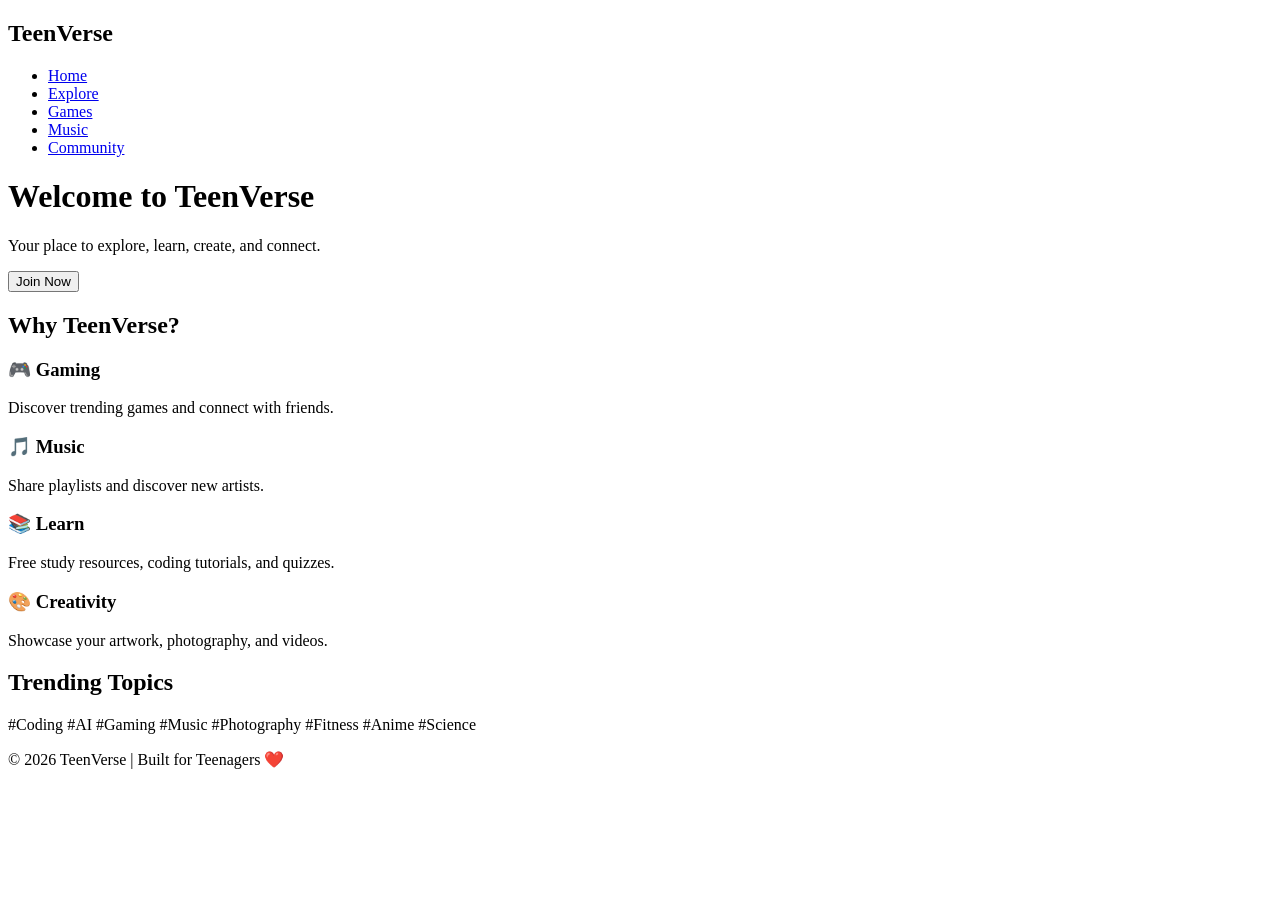
==== index.html @ 28b1933a "Initial commit: Add TeenVerse landing page HTML" ====
<!DOCTYPE html>
<html lang="en">
<head>
    <meta charset="UTF-8">
    <meta name="viewport" content="width=device-width, initial-scale=1.0">
    <title>TeenVerse</title>
    <link rel="stylesheet" href="style.css">
</head>
<body>

    <header>
        <nav>
            <h2>TeenVerse</h2>
            <ul>
                <li><a href="#">Home</a></li>
                <li><a href="#">Explore</a></li>
                <li><a href="#">Games</a></li>
                <li><a href="#">Music</a></li>
                <li><a href="#">Community</a></li>
            </ul>
        </nav>

        <div class="hero">
            <h1>Welcome to TeenVerse</h1>
            <p>Your place to explore, learn, create, and connect.</p>
            <button>Join Now</button>
        </div>
    </header>

    <section class="features">
        <h2>Why TeenVerse?</h2>

        <div class="cards">

            <div class="card">
                <h3>🎮 Gaming</h3>
                <p>Discover trending games and connect with friends.</p>
            </div>

            <div class="card">
                <h3>🎵 Music</h3>
                <p>Share playlists and discover new artists.</p>
            </div>

            <div class="card">
                <h3>📚 Learn</h3>
                <p>Free study resources, coding tutorials, and quizzes.</p>
            </div>

            <div class="card">
                <h3>🎨 Creativity</h3>
                <p>Showcase your artwork, photography, and videos.</p>
            </div>

        </div>
    </section>

    <section class="trending">
        <h2>Trending Topics</h2>

        <div class="topics">
            <span>#Coding</span>
            <span>#AI</span>
            <span>#Gaming</span>
            <span>#Music</span>
            <span>#Photography</span>
            <span>#Fitness</span>
            <span>#Anime</span>
            <span>#Science</span>
        </div>
    </section>

    <footer>
        <p>© 2026 TeenVerse | Built for Teenagers ❤️</p>
    </footer>

</body>
</html>
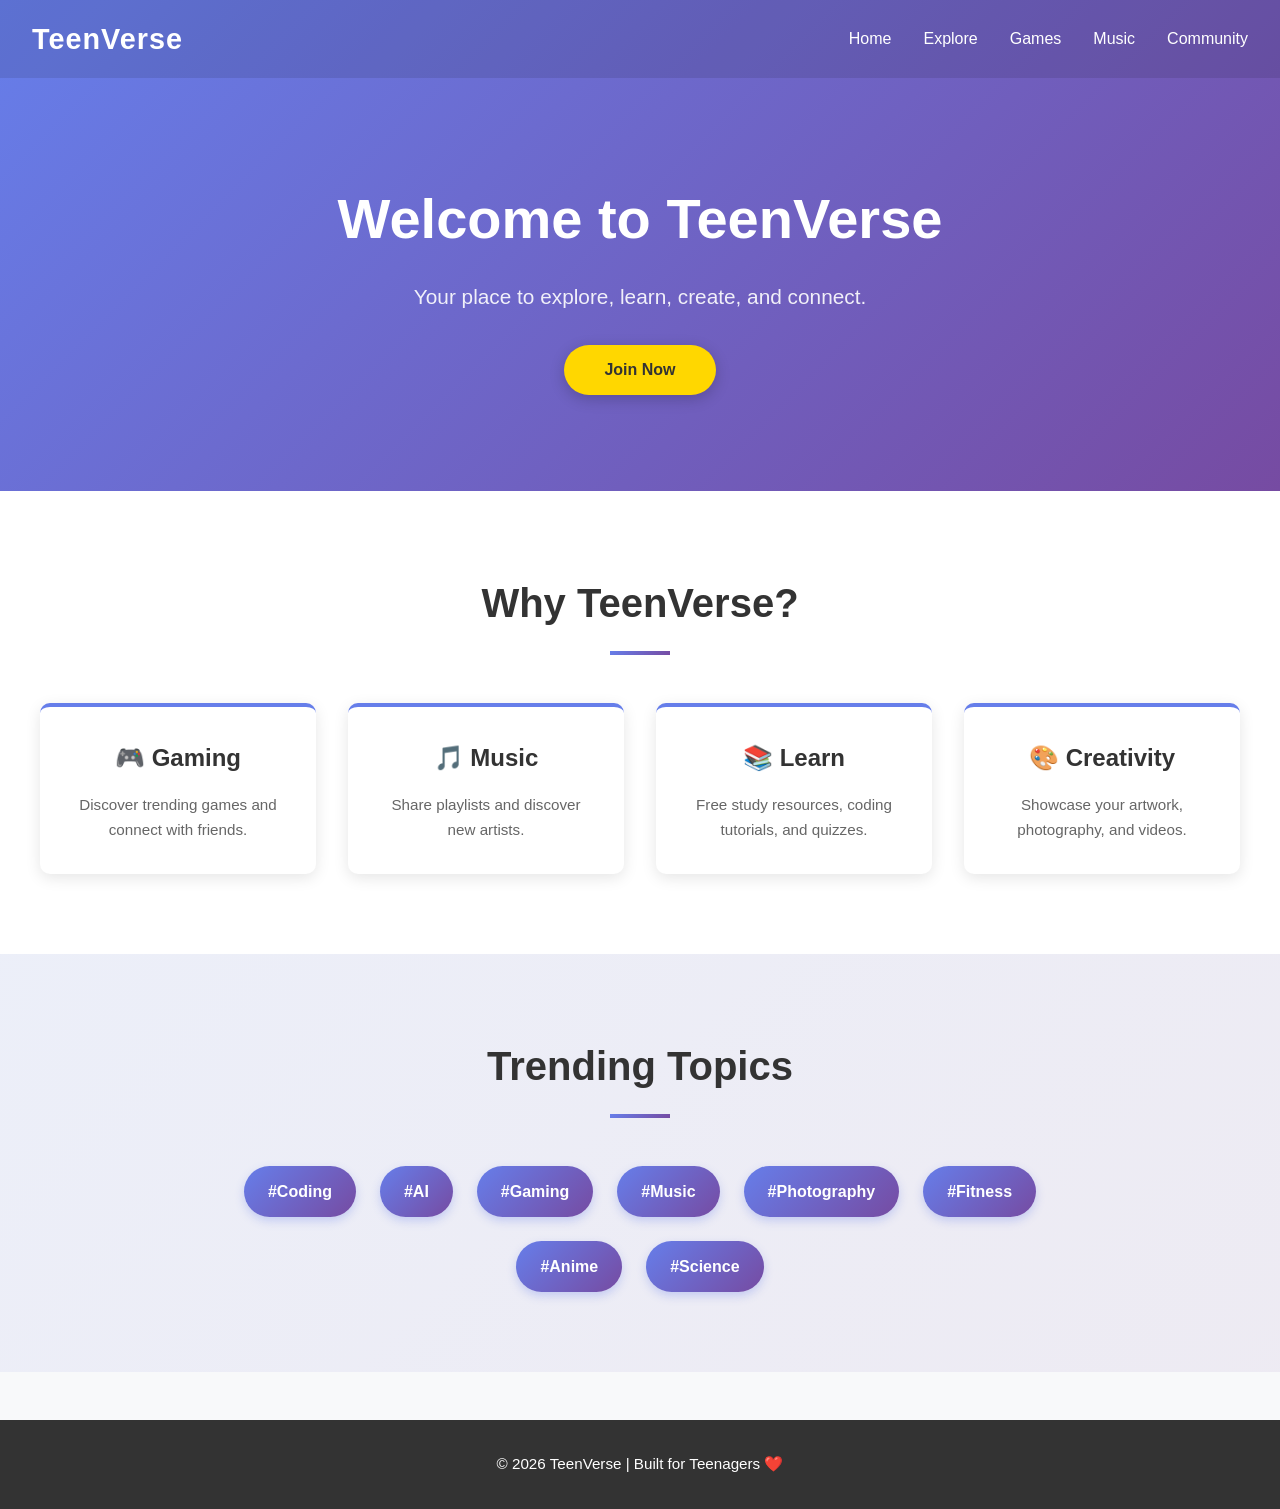
==== commit b02e348c: "Update index.html with meta description and improved structure" ====
--- a/index.html
+++ b/index.html
@@ -3,6 +3,7 @@
 <head>
     <meta charset="UTF-8">
     <meta name="viewport" content="width=device-width, initial-scale=1.0">
+    <meta name="description" content="TeenVerse - A social platform for teenagers to explore, learn, create, and connect.">
     <title>TeenVerse</title>
     <link rel="stylesheet" href="style.css">
 </head>
@@ -12,11 +13,11 @@
         <nav>
             <h2>TeenVerse</h2>
             <ul>
-                <li><a href="#">Home</a></li>
-                <li><a href="#">Explore</a></li>
-                <li><a href="#">Games</a></li>
-                <li><a href="#">Music</a></li>
-                <li><a href="#">Community</a></li>
+                <li><a href="index.html">Home</a></li>
+                <li><a href="explore.html">Explore</a></li>
+                <li><a href="games.html">Games</a></li>
+                <li><a href="music.html">Music</a></li>
+                <li><a href="community.html">Community</a></li>
             </ul>
         </nav>
 
--- a/style.css
+++ b/style.css
@@ -0,0 +1,324 @@
+* {
+    margin: 0;
+    padding: 0;
+    box-sizing: border-box;
+}
+
+body {
+    font-family: 'Segoe UI', Tahoma, Geneva, Verdana, sans-serif;
+    line-height: 1.6;
+    color: #333;
+    background-color: #f8f9fa;
+}
+
+/* Header & Navigation */
+header {
+    background: linear-gradient(135deg, #667eea 0%, #764ba2 100%);
+    color: white;
+    padding: 0;
+}
+
+nav {
+    display: flex;
+    justify-content: space-between;
+    align-items: center;
+    padding: 1rem 2rem;
+    background-color: rgba(0, 0, 0, 0.1);
+}
+
+nav h2 {
+    font-size: 1.8rem;
+    font-weight: bold;
+    letter-spacing: 1px;
+}
+
+nav ul {
+    display: flex;
+    list-style: none;
+    gap: 2rem;
+}
+
+nav a {
+    color: white;
+    text-decoration: none;
+    font-weight: 500;
+    transition: 0.3s ease;
+    position: relative;
+}
+
+nav a:hover {
+    color: #ffd700;
+}
+
+nav a::after {
+    content: '';
+    position: absolute;
+    width: 0;
+    height: 2px;
+    bottom: -5px;
+    left: 0;
+    background-color: #ffd700;
+    transition: width 0.3s ease;
+}
+
+nav a:hover::after {
+    width: 100%;
+}
+
+/* Hero Section */
+.hero {
+    text-align: center;
+    padding: 6rem 2rem;
+    color: white;
+}
+
+.hero h1 {
+    font-size: 3.5rem;
+    margin-bottom: 1rem;
+    animation: slideInDown 0.8s ease;
+}
+
+.hero p {
+    font-size: 1.3rem;
+    margin-bottom: 2rem;
+    animation: slideInUp 0.8s ease;
+    opacity: 0.9;
+}
+
+.hero button {
+    padding: 1rem 2.5rem;
+    font-size: 1rem;
+    background-color: #ffd700;
+    color: #333;
+    border: none;
+    border-radius: 50px;
+    cursor: pointer;
+    font-weight: bold;
+    transition: 0.3s ease;
+    box-shadow: 0 4px 15px rgba(0, 0, 0, 0.2);
+}
+
+.hero button:hover {
+    background-color: #ffed4e;
+    transform: translateY(-3px);
+    box-shadow: 0 6px 20px rgba(0, 0, 0, 0.3);
+}
+
+@keyframes slideInDown {
+    from {
+        opacity: 0;
+        transform: translateY(-30px);
+    }
+    to {
+        opacity: 1;
+        transform: translateY(0);
+    }
+}
+
+@keyframes slideInUp {
+    from {
+        opacity: 0;
+        transform: translateY(30px);
+    }
+    to {
+        opacity: 1;
+        transform: translateY(0);
+    }
+}
+
+/* Features Section */
+.features {
+    padding: 5rem 2rem;
+    background-color: white;
+}
+
+.features h2 {
+    text-align: center;
+    font-size: 2.5rem;
+    margin-bottom: 3rem;
+    color: #333;
+    position: relative;
+}
+
+.features h2::after {
+    content: '';
+    display: block;
+    width: 60px;
+    height: 4px;
+    background: linear-gradient(135deg, #667eea 0%, #764ba2 100%);
+    margin: 1rem auto 0;
+}
+
+.cards {
+    display: grid;
+    grid-template-columns: repeat(auto-fit, minmax(250px, 1fr));
+    gap: 2rem;
+    max-width: 1200px;
+    margin: 0 auto;
+}
+
+.card {
+    background: white;
+    border-radius: 10px;
+    padding: 2rem;
+    text-align: center;
+    box-shadow: 0 4px 15px rgba(0, 0, 0, 0.1);
+    transition: 0.3s ease;
+    border-top: 4px solid #667eea;
+}
+
+.card:hover {
+    transform: translateY(-10px);
+    box-shadow: 0 8px 25px rgba(0, 0, 0, 0.15);
+    border-top-color: #764ba2;
+}
+
+.card h3 {
+    font-size: 1.5rem;
+    margin-bottom: 1rem;
+    color: #333;
+}
+
+.card p {
+    color: #666;
+    font-size: 0.95rem;
+    line-height: 1.6;
+}
+
+/* Trending Section */
+.trending {
+    padding: 5rem 2rem;
+    background: linear-gradient(135deg, #667eea15 0%, #764ba215 100%);
+}
+
+.trending h2 {
+    text-align: center;
+    font-size: 2.5rem;
+    margin-bottom: 3rem;
+    color: #333;
+    position: relative;
+}
+
+.trending h2::after {
+    content: '';
+    display: block;
+    width: 60px;
+    height: 4px;
+    background: linear-gradient(135deg, #667eea 0%, #764ba2 100%);
+    margin: 1rem auto 0;
+}
+
+.topics {
+    display: flex;
+    flex-wrap: wrap;
+    justify-content: center;
+    gap: 1.5rem;
+    max-width: 900px;
+    margin: 0 auto;
+}
+
+.topics span {
+    background: linear-gradient(135deg, #667eea 0%, #764ba2 100%);
+    color: white;
+    padding: 0.8rem 1.5rem;
+    border-radius: 50px;
+    font-weight: 600;
+    cursor: pointer;
+    transition: 0.3s ease;
+    box-shadow: 0 4px 10px rgba(102, 126, 234, 0.3);
+}
+
+.topics span:hover {
+    transform: scale(1.1);
+    box-shadow: 0 6px 15px rgba(102, 126, 234, 0.5);
+}
+
+/* Footer */
+footer {
+    background-color: #333;
+    color: white;
+    text-align: center;
+    padding: 2rem;
+    margin-top: 3rem;
+}
+
+footer p {
+    margin: 0;
+    font-size: 0.95rem;
+}
+
+/* Responsive Design */
+@media (max-width: 768px) {
+    nav {
+        flex-direction: column;
+        gap: 1rem;
+    }
+
+    nav ul {
+        flex-direction: column;
+        gap: 0.5rem;
+        text-align: center;
+    }
+
+    .hero h1 {
+        font-size: 2rem;
+    }
+
+    .hero p {
+        font-size: 1rem;
+    }
+
+    .features h2,
+    .trending h2 {
+        font-size: 2rem;
+    }
+
+    .cards {
+        grid-template-columns: 1fr;
+    }
+
+    .topics {
+        gap: 1rem;
+    }
+
+    .topics span {
+        padding: 0.6rem 1.2rem;
+        font-size: 0.9rem;
+    }
+}
+
+@media (max-width: 480px) {
+    nav {
+        padding: 1rem;
+    }
+
+    nav h2 {
+        font-size: 1.3rem;
+    }
+
+    nav ul {
+        gap: 0.3rem;
+    }
+
+    nav a {
+        font-size: 0.9rem;
+    }
+
+    .hero {
+        padding: 3rem 1rem;
+    }
+
+    .hero h1 {
+        font-size: 1.5rem;
+    }
+
+    .hero button {
+        padding: 0.8rem 1.5rem;
+        font-size: 0.9rem;
+    }
+
+    .features,
+    .trending {
+        padding: 3rem 1rem;
+    }
+}
